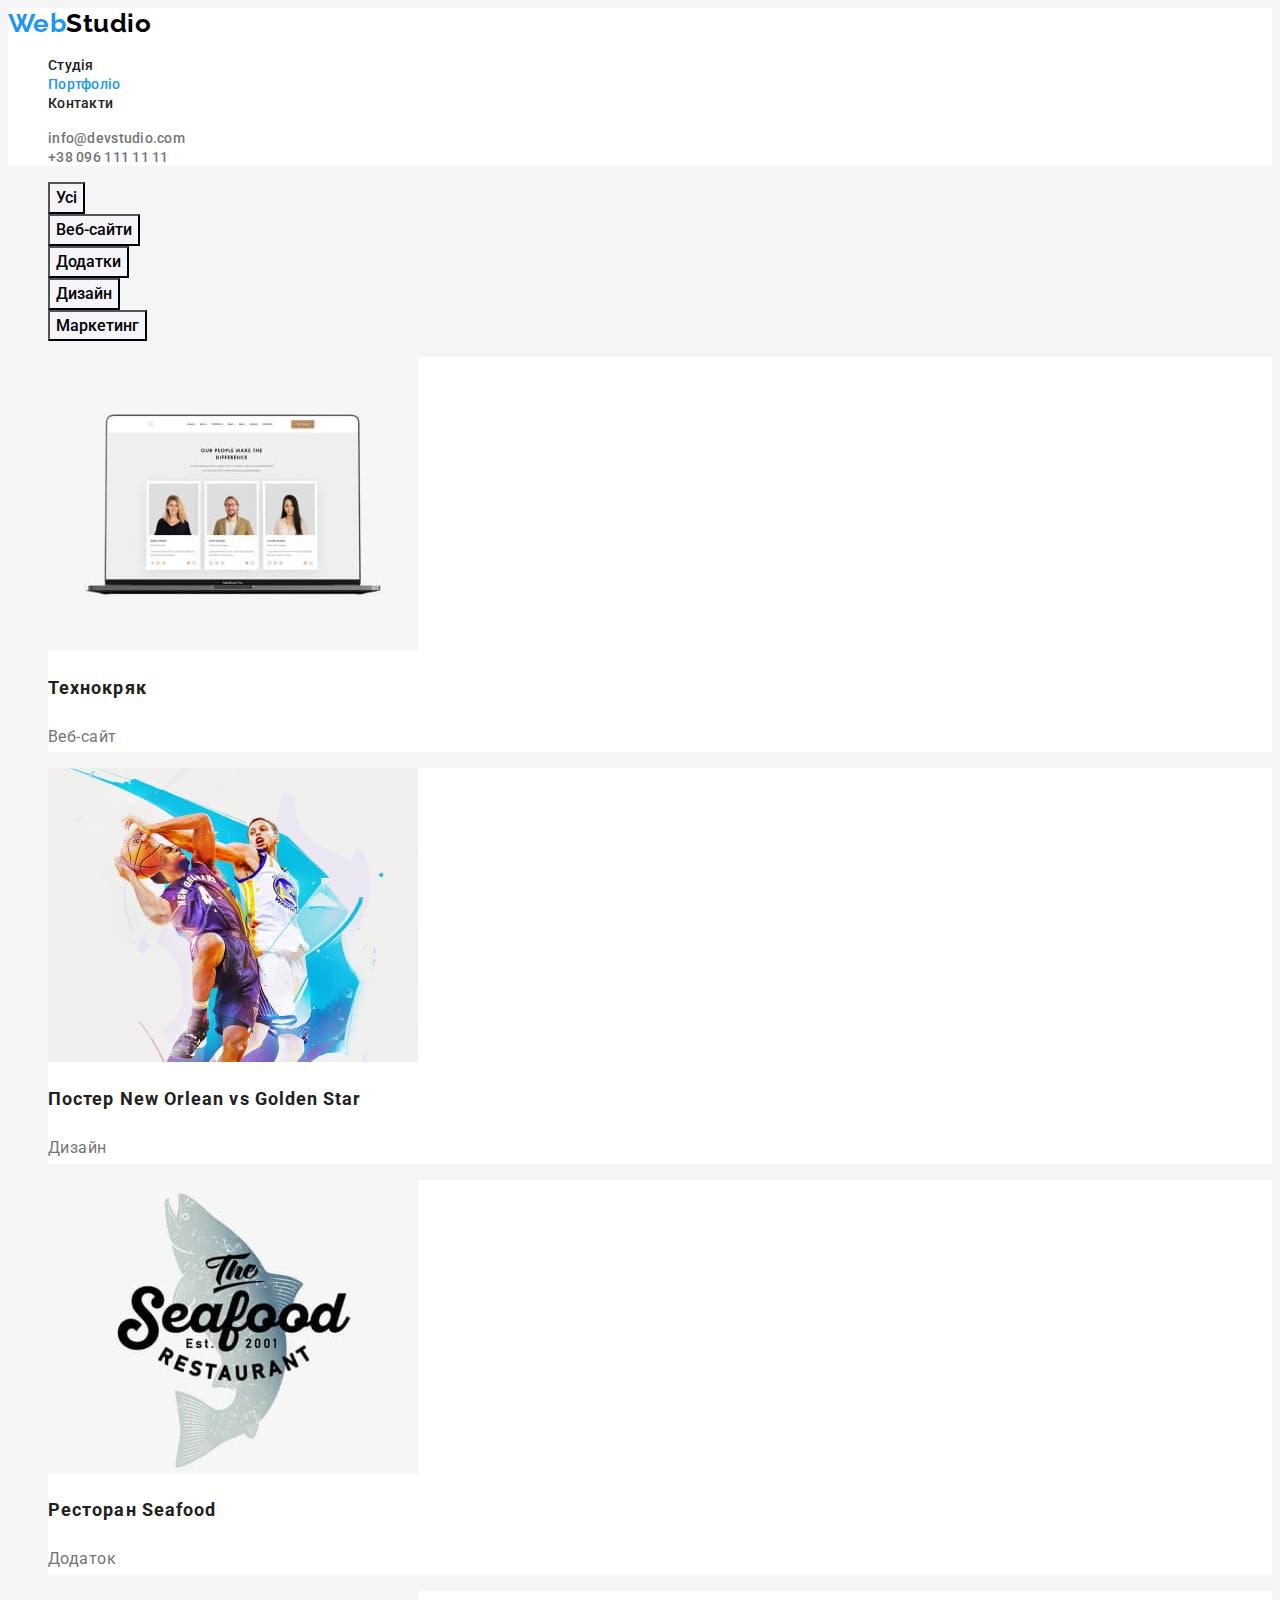
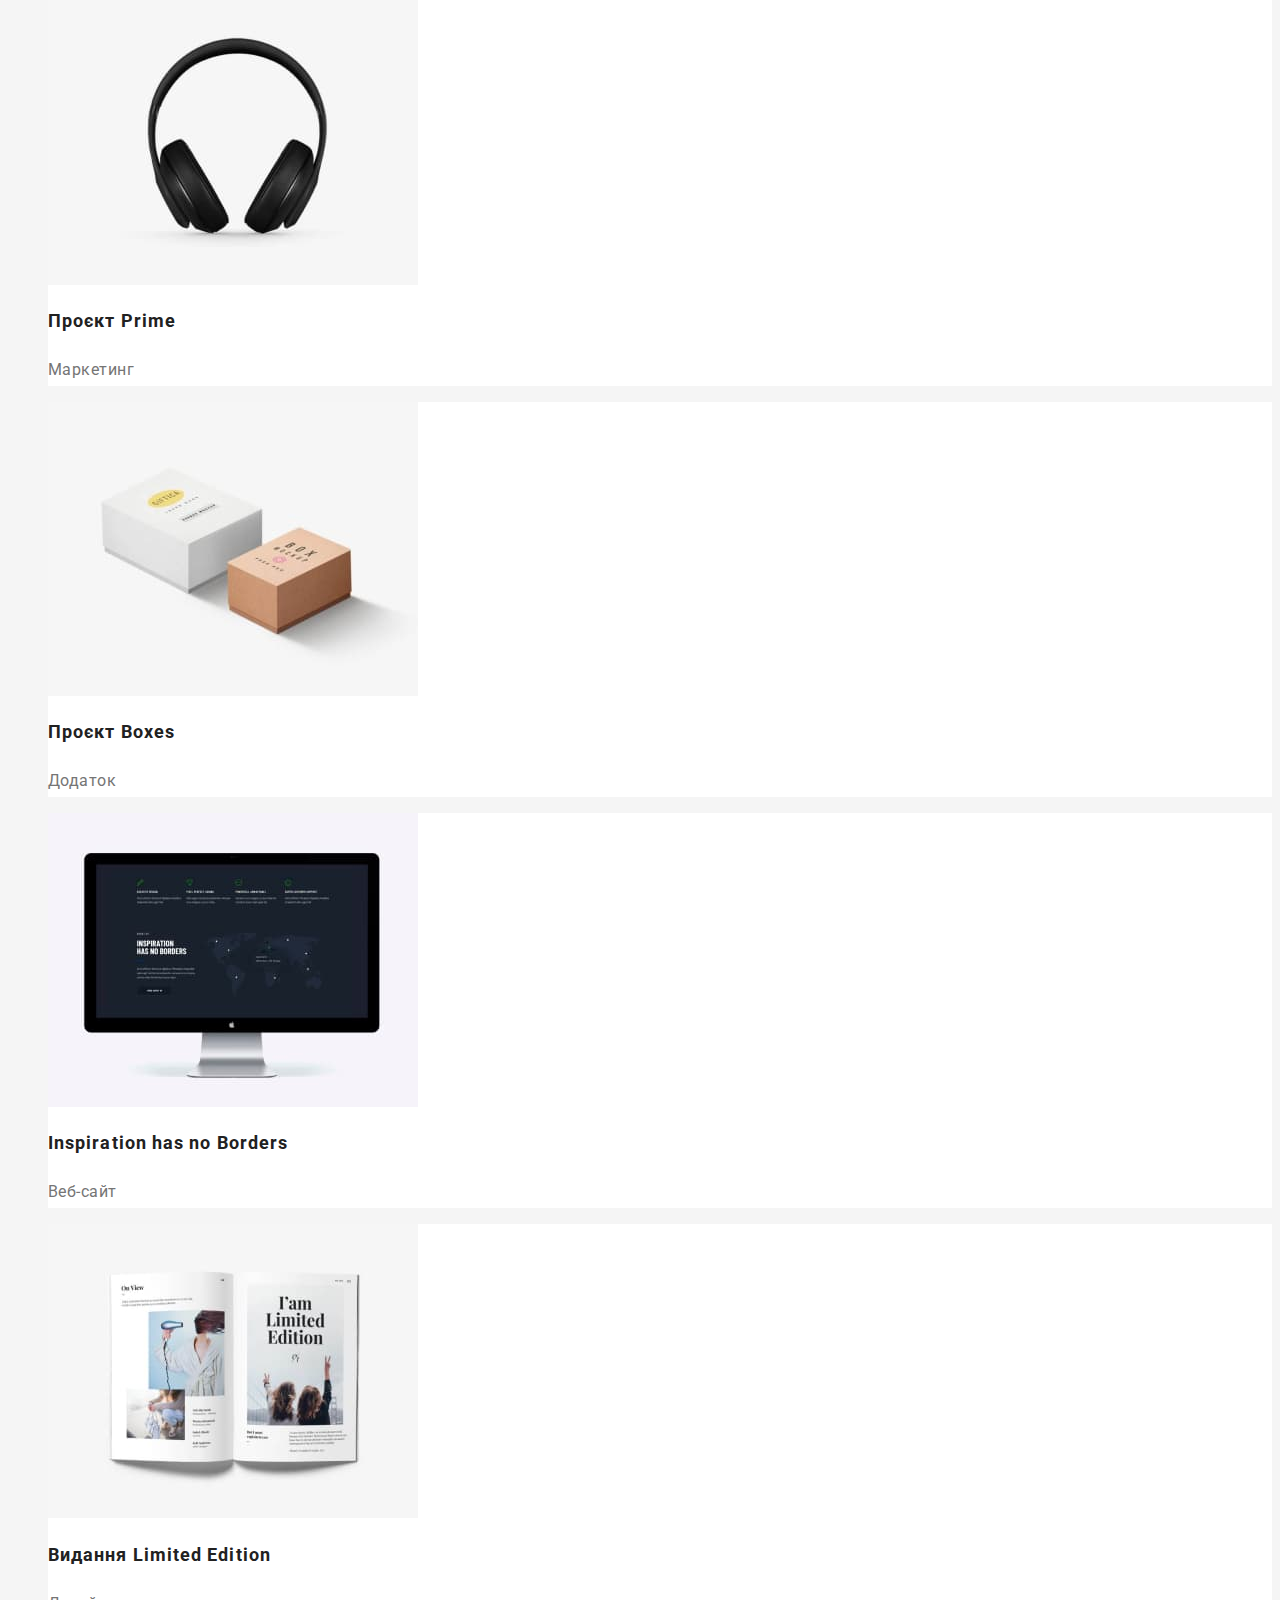
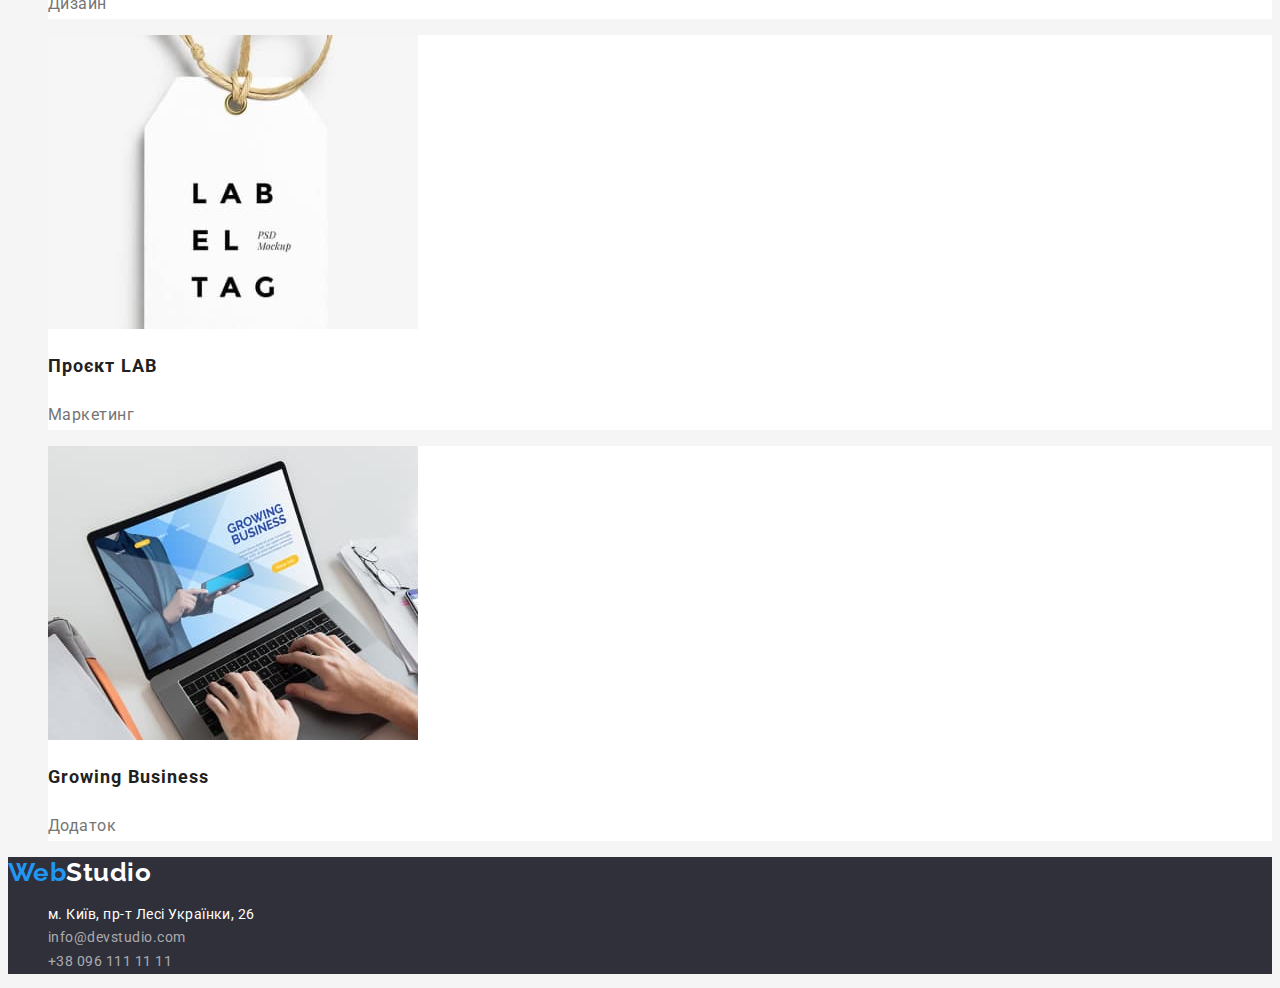
==== portfolio.html @ 49b72157 "start" ====
<!DOCTYPE html>
<html lang="uk">
  <head>
    <meta charset="UTF-8" />
    <meta http-equiv="X-UA-Compatible" content="IE=edge" />
    <meta name="viewport" content="width=device-width, initial-scale=1.0" />
    <title>Портфоліо</title>

    <link rel="preconnect" href="https://fonts.googleapis.com" />
    <link rel="preconnect" href="https://fonts.gstatic.com" crossorigin />
    <link
      href="https://fonts.googleapis.com/css2?family=Raleway:wght@700&family=Roboto:wght@400;500;700;900&display=swap"
      rel="stylesheet"
    />

    <link rel="stylesheet" href="./css/styles.css" />
  </head>
  <body>
    <header class="page-header">
      <nav>
        <a href="./index.html" class="logo"><span class="accent">Web</span>Studio</a>
        <ul class="site-nav list">
          <li><a href="./index.html" class="link">Студія</a></li>
          <li><a href="./portfolio.html" class="link current">Портфоліо</a></li>
          <li><a href="#" class="link">Контакти</a></li>
        </ul>
      </nav>
      <ul class="contacts list">
        <li><a href="mailto:info@devstudio.com" class="link">info@devstudio.com</a></li>
        <li><a href="tel:+380961111111" class="link">+38 096 111 11 11</a></li>
      </ul>
    </header>
    <main>
      <section class="portfolio">
        <h1 class="visually-hidden">Портфоліо</h1>
        <ul class="list">
          <li><button type="button" class="button-portfolio">Усі</button></li>
          <li><button type="button" class="button-portfolio">Веб-сайти</button></li>
          <li><button type="button" class="button-portfolio">Додатки</button></li>
          <li><button type="button" class="button-portfolio">Дизайн</button></li>
          <li><button type="button" class="button-portfolio">Маркетинг</button></li>
        </ul>
        <ul class="list">
          <li class="portfolio-card">
            <a href="#" class="portfolio-link"
              ><img src="./images/portfolio1.jpg" alt="Веб-сайт Технокряк" width="370" />
              <h2 class="portfolio-title">Технокряк</h2>
              <p class="portfolio-text">Веб-сайт</p></a
            >
          </li>
          <li class="portfolio-card">
            <a href="#" class="portfolio-link"
              ><img
                src="./images/portfolio2.jpg"
                alt="Дизайн постеру баскетбольних команд"
                width="370"
              />
              <h2 class="portfolio-title">Постер New Orlean vs Golden Star</h2>
              <p class="portfolio-text">Дизайн</p></a
            >
          </li>
          <li class="portfolio-card">
            <a href="#" class="portfolio-link"
              ><img src="./images/portfolio3.jpg" alt="Додаток ресторану" width="370" />
              <h2 class="portfolio-title">Ресторан Seafood</h2>
              <p class="portfolio-text">Додаток</p></a
            >
          </li>

          <li class="portfolio-card">
            <a href="#" class="portfolio-link"
              ><img src="./images/portfolio4.jpg" alt="Проєкт бренду навушників" width="370" />
              <h2 class="portfolio-title">Проєкт Prime</h2>
              <p class="portfolio-text">Маркетинг</p></a
            >
          </li>
          <li class="portfolio-card">
            <a href="" class="portfolio-link"
              ><img src="./images/portfolio5.jpg" alt="Додаток проєкту коробок" width="370" />
              <h2 class="portfolio-title">Проєкт Boxes</h2>
              <p class="portfolio-text">Додаток</p></a
            >
          </li>
          <li class="portfolio-card">
            <a href="#" class="portfolio-link"
              ><img
                src="./images/portfolio6.jpg"
                alt="Веб-сайт проєкту на комп'ютері"
                width="370"
              />
              <h2 class="portfolio-title">Inspiration has no Borders</h2>
              <p class="portfolio-text">Веб-сайт</p></a
            >
          </li>
          <li class="portfolio-card">
            <a href="#" class="portfolio-link"
              ><img src="./images/portfolio7.jpg" alt="Дизайн видання журналу" width="370" />
              <h2 class="portfolio-title">Видання Limited Edition</h2>
              <p class="portfolio-text">Дизайн</p></a
            >
          </li>
          <li class="portfolio-card">
            <a href="#" class="portfolio-link"
              ><img src="./images/portfolio8.jpg" alt="Маркетинг проєкту Лаб" width="370" />
              <h2 class="portfolio-title">Проєкт LAB</h2>
              <p class="portfolio-text">Маркетинг</p></a
            >
          </li>
          <li class="portfolio-card">
            <a href="#" class="portfolio-link"
              ><img src="./images/portfolio9.jpg" alt="Додаток для бізнесу" width="370" />
              <h2 class="portfolio-title">Growing Business</h2>
              <p class="portfolio-text">Додаток</p></a
            >
          </li>
        </ul>
      </section>
    </main>
    <footer class="page-footer">
      <a href="./index.html" class="logo link"><span class="accent">Web</span>Studio</a>
      <address>
        <ul class="list">
          <li>
            <a
              href="https://goo.gl/maps/CPtrU1FHBa2aNyZL9"
              target="_blank"
              rel="noopener noreferrer nofollow"
              class="adress link"
              >м. Київ, пр-т Лесі Українки, 26</a
            >
          </li>
          <li><a href="mailto:info@devstudio.com" class="contacts link">info@devstudio.com</a></li>
          <li><a href="tel:+380961111111" class="contacts link">+38 096 111 11 11</a></li>
        </ul>
      </address>
    </footer>
  </body>
</html>
---- css/styles.css ----
:root {
  --primary-text-color: #212121;
  --secondary-text-color: #757575;
  --footer-text-color: rgba(255, 255, 255, 0.6);
  --accent-color: #2196f3;
  --accent-hero-color: #188ce8;
  --logo-color: #000000;
  --white-color: #ffffff;
  --ashen-color: #f5f4fa;
  --background-color: #f5f5f5;
  --hero-bgd-color: #2f303a;
}

body {
  background-color: var(--background-color);
  color: var(--primary-text-color);
  font-family: Roboto, sans-serif;
  letter-spacing: 0.03em;
}

.visually-hidden {
  position: absolute;
  white-space: nowrap;
  width: 1px;
  height: 1px;
  overflow: hidden;
  border: 0;
  padding: 0;
  clip: rect(0 0 0 0);
  clip-path: inset(50%);
  margin: -1px;
}

.page-header {
  background-color: var(--white-color);
}
.logo {
  color: var(--logo-color);
  font-family: Raleway, sans-serif;
  font-weight: 700;
  font-size: 26px;
  line-height: 1.19;
  text-decoration: none;
}

.accent {
  color: var(--accent-color);
}

.logo:hover {
  color: var(--accent-color);
}

.list {
  list-style: none;
}

.site-nav .link {
  color: var(--primary-text-color);
  font-weight: 500;
  font-size: 14px;
  line-height: 1.14;
  letter-spacing: 0.02em;
  text-decoration: none;
}
.site-nav .link:hover,
.site-nav .link:focus {
  color: var(--accent-color);
}

.site-nav .link.current {
  color: var(--accent-color);
}

.contacts .link {
  color: var(--secondary-text-color);
  font-weight: 500;
  font-size: 14px;
  line-height: 1.14;
  letter-spacing: 0.02em;
  text-decoration: none;
}
.contacts .link:hover,
.contacts .link:focus {
  color: var(--accent-color);
}

.hero {
  background-color: var(--hero-bgd-color);
}
.hero-title {
  color: var(--white-color);
  font-weight: 900;
  font-size: 44px;
  line-height: 1.36;
  letter-spacing: 0.06em;
  text-transform: uppercase;
}
.hero-button {
  background-color: var(--accent-color);
  color: var(--white-color);
  font-family: inherit;
  font-weight: 700;
  font-size: 16px;
  line-height: 1.88;
  letter-spacing: 0.06em;
  cursor: pointer;
}
.hero-button:hover,
.hero-button:focus {
  background-color: var(--accent-hero-color);
}
.benefits-title {
  font-weight: 700;
  font-size: 14px;
  line-height: 1.14;
  text-transform: uppercase;
}
.benefits-text {
  font-size: 14px;
  line-height: 1.71;
  color: var(--secondary-text-color);
}

.section-title {
  font-weight: 700;
  font-size: 36px;
  line-height: 1.17;
}

.comand {
  background-color: var(--ashen-color);
}
.comand-card {
  background-color: var(--white-color);
}

.comand-title {
  font-weight: 500;
  font-size: 16px;
  line-height: 1.19;
}
.comand-text {
  color: var(--secondary-text-color);
  font-size: 16px;
  line-height: 1.19;
}

.page-footer {
  background-color: var(--hero-bgd-color);

  font-size: 14px;
  line-height: 1.71;
}

.page-footer .logo {
  color: var(--white-color);
}

.page-footer .adress {
  color: var(--white-color);
  text-decoration: none;
  font-style: normal;
}

.page-footer .contacts {
  color: var(--footer-text-color);
  text-decoration: none;
  font-style: normal;
}

.page-footer .link:hover,
.page-footer .link:focus {
  color: var(--accent-color);
}

.button-portfolio {
  background-color: var(--ashen-color);
  font-family: inherit;
  font-weight: 500;
  font-size: 16px;
  line-height: 1.62;
  cursor: pointer;
}

.button-portfolio:hover,
.button-portfolio:focus {
  background-color: var(--accent-color);
  color: var(--white-color);
}

.portfolio-card {
  background-color: var(--white-color);
}
.portfolio .portfolio-title {
  color: var(--primary-text-color);
  font-weight: 700;
  font-size: 18px;
  line-height: 2;
  letter-spacing: 0.06em;
}

.portfolio .portfolio-text {
  color: var(--secondary-text-color);
  font-size: 16px;
  line-height: 1.88;
}
.portfolio-link {
  text-decoration: none;
}
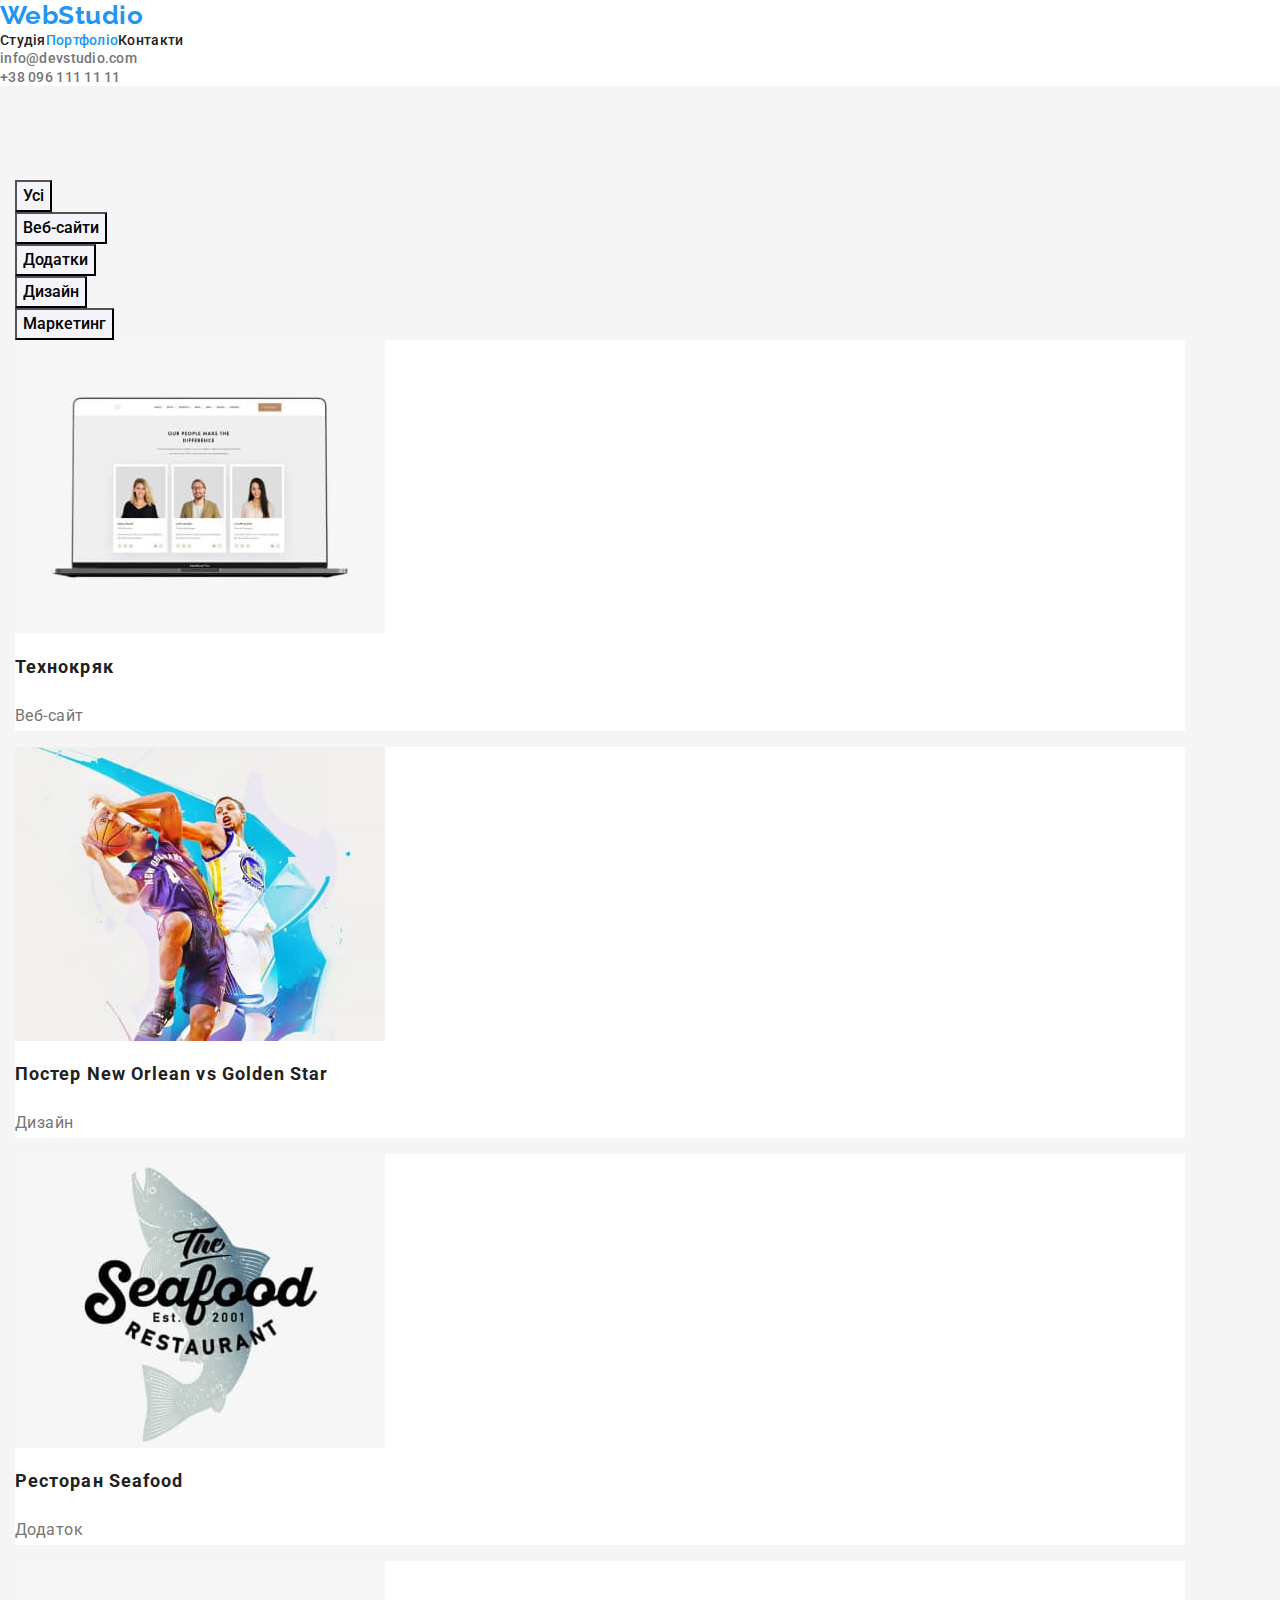
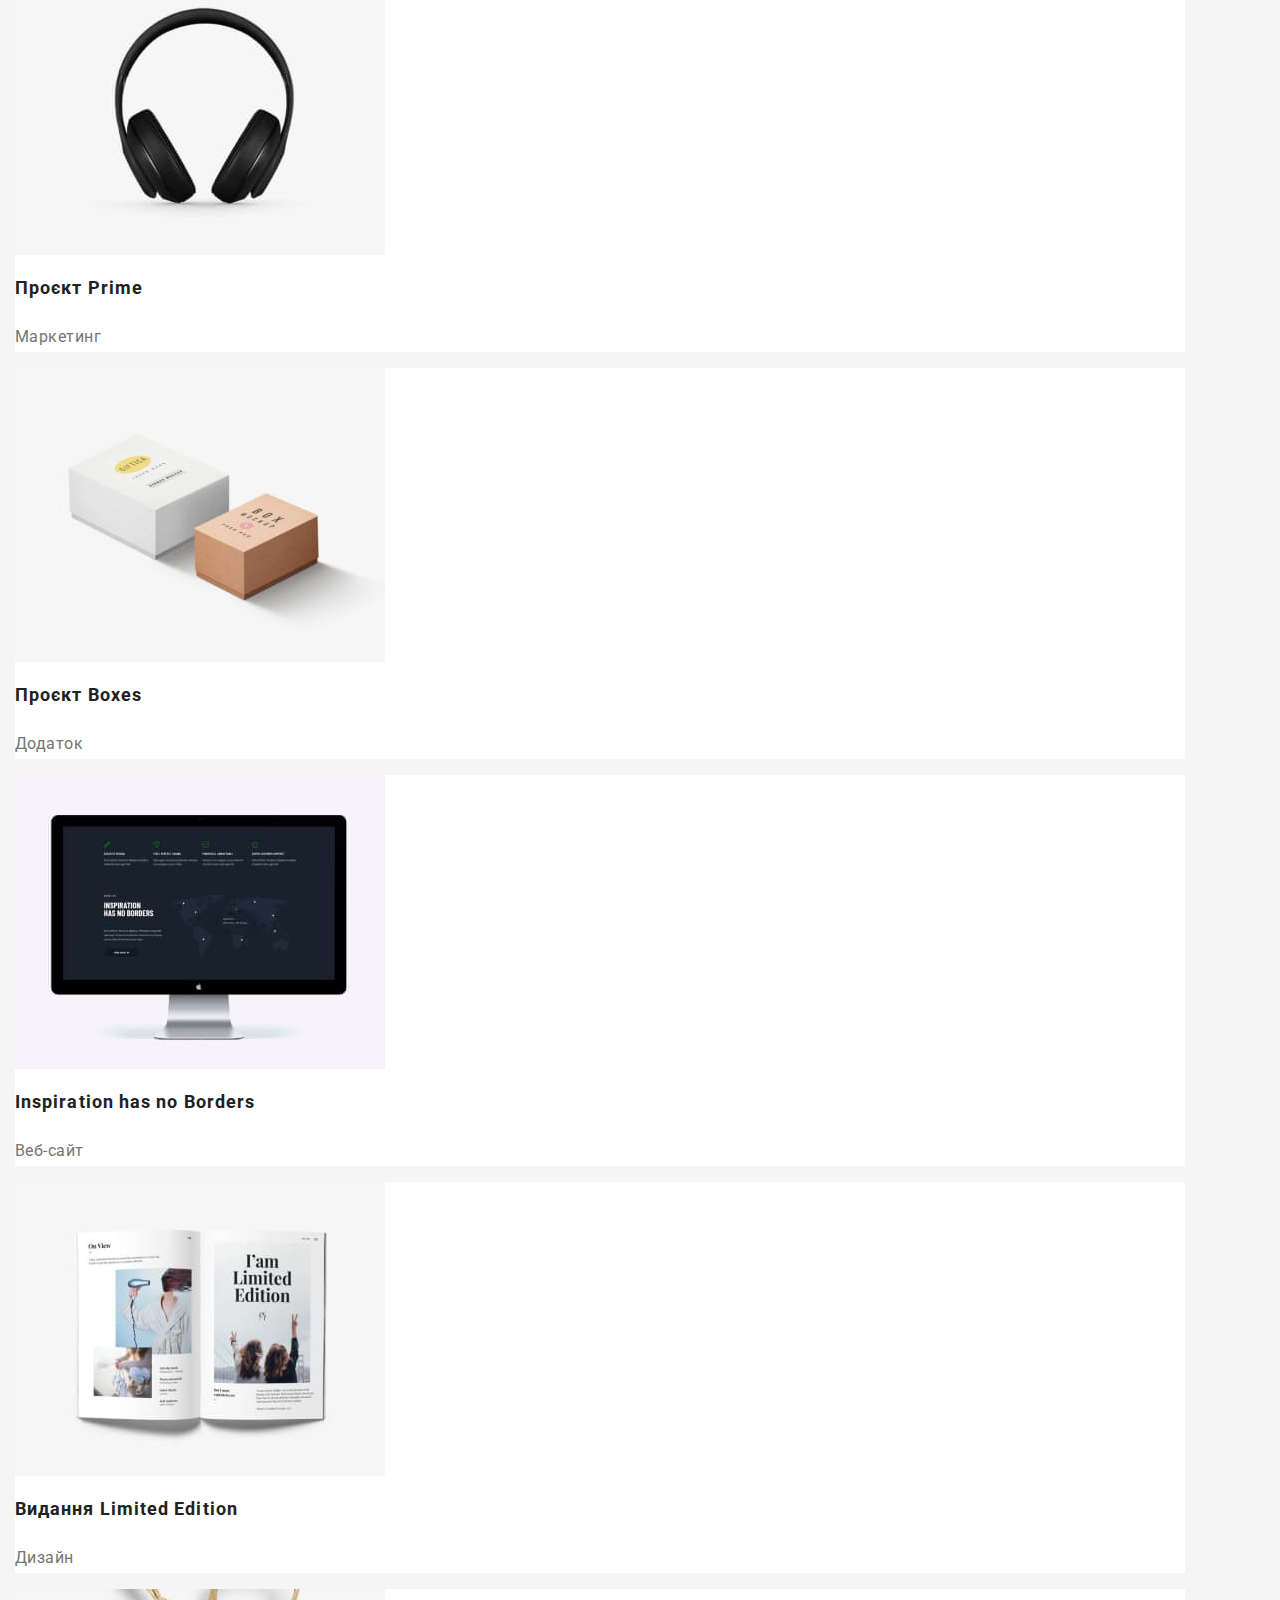
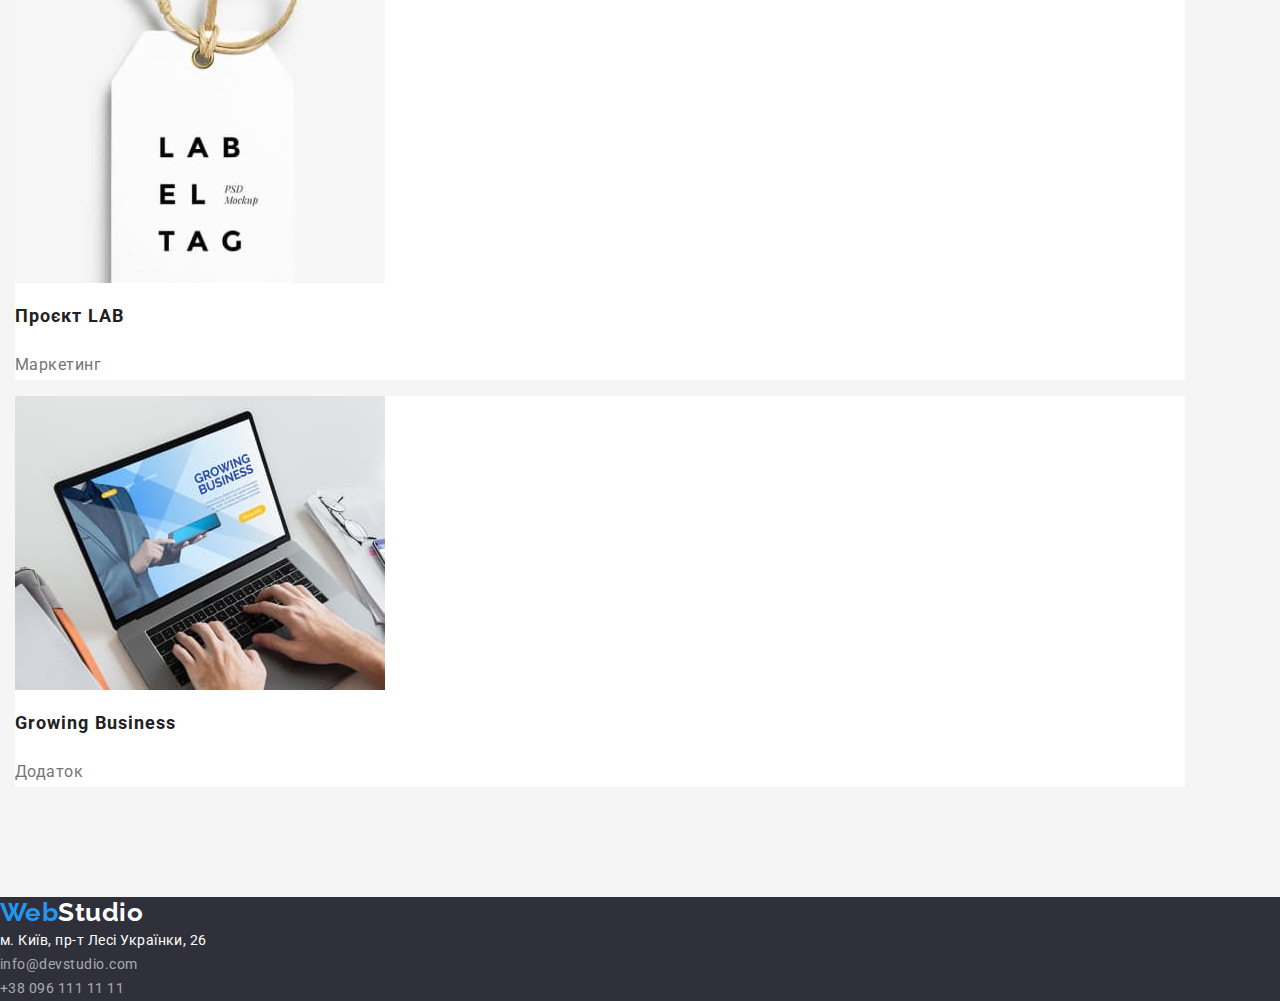
==== commit 400f19c4: "add containers" ====
--- a/portfolio.html
+++ b/portfolio.html
@@ -12,13 +12,18 @@
       href="https://fonts.googleapis.com/css2?family=Raleway:wght@700&family=Roboto:wght@400;500;700;900&display=swap"
       rel="stylesheet"
     />
-
+    <link
+      rel="stylesheet"
+      href="https://cdnjs.cloudflare.com/ajax/libs/modern-normalize/1.1.0/modern-normalize.min.css"
+    />
     <link rel="stylesheet" href="./css/styles.css" />
   </head>
   <body>
     <header class="page-header">
       <nav>
-        <a href="./index.html" class="logo"><span class="accent">Web</span>Studio</a>
+        <a href="./index.html" class="logo"
+          ><span class="accent">Web</span>Studio</a
+        >
         <ul class="site-nav list">
           <li><a href="./index.html" class="link">Студія</a></li>
           <li><a href="./portfolio.html" class="link current">Портфоліо</a></li>
@@ -26,98 +31,144 @@
         </ul>
       </nav>
       <ul class="contacts list">
-        <li><a href="mailto:info@devstudio.com" class="link">info@devstudio.com</a></li>
+        <li>
+          <a href="mailto:info@devstudio.com" class="link"
+            >info@devstudio.com</a
+          >
+        </li>
         <li><a href="tel:+380961111111" class="link">+38 096 111 11 11</a></li>
       </ul>
     </header>
     <main>
       <section class="portfolio">
-        <h1 class="visually-hidden">Портфоліо</h1>
-        <ul class="list">
-          <li><button type="button" class="button-portfolio">Усі</button></li>
-          <li><button type="button" class="button-portfolio">Веб-сайти</button></li>
-          <li><button type="button" class="button-portfolio">Додатки</button></li>
-          <li><button type="button" class="button-portfolio">Дизайн</button></li>
-          <li><button type="button" class="button-portfolio">Маркетинг</button></li>
-        </ul>
-        <ul class="list">
-          <li class="portfolio-card">
-            <a href="#" class="portfolio-link"
-              ><img src="./images/portfolio1.jpg" alt="Веб-сайт Технокряк" width="370" />
-              <h2 class="portfolio-title">Технокряк</h2>
-              <p class="portfolio-text">Веб-сайт</p></a
-            >
-          </li>
-          <li class="portfolio-card">
-            <a href="#" class="portfolio-link"
-              ><img
-                src="./images/portfolio2.jpg"
-                alt="Дизайн постеру баскетбольних команд"
-                width="370"
-              />
-              <h2 class="portfolio-title">Постер New Orlean vs Golden Star</h2>
-              <p class="portfolio-text">Дизайн</p></a
-            >
-          </li>
-          <li class="portfolio-card">
-            <a href="#" class="portfolio-link"
-              ><img src="./images/portfolio3.jpg" alt="Додаток ресторану" width="370" />
-              <h2 class="portfolio-title">Ресторан Seafood</h2>
-              <p class="portfolio-text">Додаток</p></a
-            >
-          </li>
+        <div class="container">
+          <h1 class="visually-hidden">Портфоліо</h1>
+          <ul class="list">
+            <li><button type="button" class="button-portfolio">Усі</button></li>
+            <li>
+              <button type="button" class="button-portfolio">Веб-сайти</button>
+            </li>
+            <li>
+              <button type="button" class="button-portfolio">Додатки</button>
+            </li>
+            <li>
+              <button type="button" class="button-portfolio">Дизайн</button>
+            </li>
+            <li>
+              <button type="button" class="button-portfolio">Маркетинг</button>
+            </li>
+          </ul>
+          <ul class="list">
+            <li class="portfolio-card">
+              <a href="#" class="portfolio-link"
+                ><img
+                  src="./images/portfolio1.jpg"
+                  alt="Веб-сайт Технокряк"
+                  width="370"
+                />
+                <h2 class="portfolio-title">Технокряк</h2>
+                <p class="portfolio-text">Веб-сайт</p></a
+              >
+            </li>
+            <li class="portfolio-card">
+              <a href="#" class="portfolio-link"
+                ><img
+                  src="./images/portfolio2.jpg"
+                  alt="Дизайн постеру баскетбольних команд"
+                  width="370"
+                />
+                <h2 class="portfolio-title">
+                  Постер New Orlean vs Golden Star
+                </h2>
+                <p class="portfolio-text">Дизайн</p></a
+              >
+            </li>
+            <li class="portfolio-card">
+              <a href="#" class="portfolio-link"
+                ><img
+                  src="./images/portfolio3.jpg"
+                  alt="Додаток ресторану"
+                  width="370"
+                />
+                <h2 class="portfolio-title">Ресторан Seafood</h2>
+                <p class="portfolio-text">Додаток</p></a
+              >
+            </li>
 
-          <li class="portfolio-card">
-            <a href="#" class="portfolio-link"
-              ><img src="./images/portfolio4.jpg" alt="Проєкт бренду навушників" width="370" />
-              <h2 class="portfolio-title">Проєкт Prime</h2>
-              <p class="portfolio-text">Маркетинг</p></a
-            >
-          </li>
-          <li class="portfolio-card">
-            <a href="" class="portfolio-link"
-              ><img src="./images/portfolio5.jpg" alt="Додаток проєкту коробок" width="370" />
-              <h2 class="portfolio-title">Проєкт Boxes</h2>
-              <p class="portfolio-text">Додаток</p></a
-            >
-          </li>
-          <li class="portfolio-card">
-            <a href="#" class="portfolio-link"
-              ><img
-                src="./images/portfolio6.jpg"
-                alt="Веб-сайт проєкту на комп'ютері"
-                width="370"
-              />
-              <h2 class="portfolio-title">Inspiration has no Borders</h2>
-              <p class="portfolio-text">Веб-сайт</p></a
-            >
-          </li>
-          <li class="portfolio-card">
-            <a href="#" class="portfolio-link"
-              ><img src="./images/portfolio7.jpg" alt="Дизайн видання журналу" width="370" />
-              <h2 class="portfolio-title">Видання Limited Edition</h2>
-              <p class="portfolio-text">Дизайн</p></a
-            >
-          </li>
-          <li class="portfolio-card">
-            <a href="#" class="portfolio-link"
-              ><img src="./images/portfolio8.jpg" alt="Маркетинг проєкту Лаб" width="370" />
-              <h2 class="portfolio-title">Проєкт LAB</h2>
-              <p class="portfolio-text">Маркетинг</p></a
-            >
-          </li>
-          <li class="portfolio-card">
-            <a href="#" class="portfolio-link"
-              ><img src="./images/portfolio9.jpg" alt="Додаток для бізнесу" width="370" />
-              <h2 class="portfolio-title">Growing Business</h2>
-              <p class="portfolio-text">Додаток</p></a
-            >
-          </li>
-        </ul>
+            <li class="portfolio-card">
+              <a href="#" class="portfolio-link"
+                ><img
+                  src="./images/portfolio4.jpg"
+                  alt="Проєкт бренду навушників"
+                  width="370"
+                />
+                <h2 class="portfolio-title">Проєкт Prime</h2>
+                <p class="portfolio-text">Маркетинг</p></a
+              >
+            </li>
+            <li class="portfolio-card">
+              <a href="" class="portfolio-link"
+                ><img
+                  src="./images/portfolio5.jpg"
+                  alt="Додаток проєкту коробок"
+                  width="370"
+                />
+                <h2 class="portfolio-title">Проєкт Boxes</h2>
+                <p class="portfolio-text">Додаток</p></a
+              >
+            </li>
+            <li class="portfolio-card">
+              <a href="#" class="portfolio-link"
+                ><img
+                  src="./images/portfolio6.jpg"
+                  alt="Веб-сайт проєкту на комп'ютері"
+                  width="370"
+                />
+                <h2 class="portfolio-title">Inspiration has no Borders</h2>
+                <p class="portfolio-text">Веб-сайт</p></a
+              >
+            </li>
+            <li class="portfolio-card">
+              <a href="#" class="portfolio-link"
+                ><img
+                  src="./images/portfolio7.jpg"
+                  alt="Дизайн видання журналу"
+                  width="370"
+                />
+                <h2 class="portfolio-title">Видання Limited Edition</h2>
+                <p class="portfolio-text">Дизайн</p></a
+              >
+            </li>
+            <li class="portfolio-card">
+              <a href="#" class="portfolio-link"
+                ><img
+                  src="./images/portfolio8.jpg"
+                  alt="Маркетинг проєкту Лаб"
+                  width="370"
+                />
+                <h2 class="portfolio-title">Проєкт LAB</h2>
+                <p class="portfolio-text">Маркетинг</p></a
+              >
+            </li>
+            <li class="portfolio-card">
+              <a href="#" class="portfolio-link"
+                ><img
+                  src="./images/portfolio9.jpg"
+                  alt="Додаток для бізнесу"
+                  width="370"
+                />
+                <h2 class="portfolio-title">Growing Business</h2>
+                <p class="portfolio-text">Додаток</p></a
+              >
+            </li>
+          </ul>
+        </div>
       </section>
     </main>
     <footer class="page-footer">
-      <a href="./index.html" class="logo link"><span class="accent">Web</span>Studio</a>
+      <a href="./index.html" class="logo link"
+        ><span class="accent">Web</span>Studio</a
+      >
       <address>
         <ul class="list">
           <li>
@@ -129,8 +180,16 @@
               >м. Київ, пр-т Лесі Українки, 26</a
             >
           </li>
-          <li><a href="mailto:info@devstudio.com" class="contacts link">info@devstudio.com</a></li>
-          <li><a href="tel:+380961111111" class="contacts link">+38 096 111 11 11</a></li>
+          <li>
+            <a href="mailto:info@devstudio.com" class="contacts link"
+              >info@devstudio.com</a
+            >
+          </li>
+          <li>
+            <a href="tel:+380961111111" class="contacts link"
+              >+38 096 111 11 11</a
+            >
+          </li>
         </ul>
       </address>
     </footer>
--- a/css/styles.css
+++ b/css/styles.css
@@ -31,9 +31,26 @@
   margin: -1px;
 }
 
+img {
+  display: block;
+  max-width: 100%;
+  height: auto;
+}
+
 .page-header {
   background-color: var(--white-color);
 }
+
+.container {
+  width: 1200px;
+  padding-left: 15px;
+  padding-right: 15px;
+}
+
+.benefits.no-padding {
+  padding-bottom: 0;
+}
+
 .logo {
   color: var(--logo-color);
   font-family: Raleway, sans-serif;
@@ -52,7 +69,16 @@
 }
 
 .list {
+  padding: 0;
+  margin: 0;
   list-style: none;
+}
+
+.site-nav {
+  display: flex;
+}
+.site-nav .item:not(:last-child) {
+  margin-right: 50px;
 }
 
 .site-nav .link {
@@ -85,8 +111,14 @@
   color: var(--accent-color);
 }
 
+section {
+  padding-top: 94px;
+  padding-bottom: 94px;
+}
+
 .hero {
   background-color: var(--hero-bgd-color);
+  text-align: center;
 }
 .hero-title {
   color: var(--white-color);
@@ -95,6 +127,9 @@
   line-height: 1.36;
   letter-spacing: 0.06em;
   text-transform: uppercase;
+
+  margin-top: 0;
+  margin-bottom: 30px;
 }
 .hero-button {
   background-color: var(--accent-color);
@@ -105,6 +140,12 @@
   line-height: 1.88;
   letter-spacing: 0.06em;
   cursor: pointer;
+
+  padding: 10px 32px;
+  min-width: 216px;
+
+  border-radius: 4px;
+  border: 1px solid transparent;
 }
 .hero-button:hover,
 .hero-button:focus {
@@ -115,17 +156,26 @@
   font-size: 14px;
   line-height: 1.14;
   text-transform: uppercase;
+
+  margin-top: 0;
+  margin-bottom: 10px;
 }
 .benefits-text {
   font-size: 14px;
   line-height: 1.71;
   color: var(--secondary-text-color);
+
+  margin-top: 0;
+  margin-bottom: 0px;
 }
 
 .section-title {
   font-weight: 700;
   font-size: 36px;
   line-height: 1.17;
+
+  margin-top: 0;
+  margin-bottom: 50px;
 }
 
 .comand {
@@ -139,11 +189,17 @@
   font-weight: 500;
   font-size: 16px;
   line-height: 1.19;
+
+  margin-top: 0;
+  margin-bottom: 10px;
 }
 .comand-text {
   color: var(--secondary-text-color);
   font-size: 16px;
   line-height: 1.19;
+
+  margin-top: 0;
+  margin-bottom: 0;
 }
 
 .page-footer {
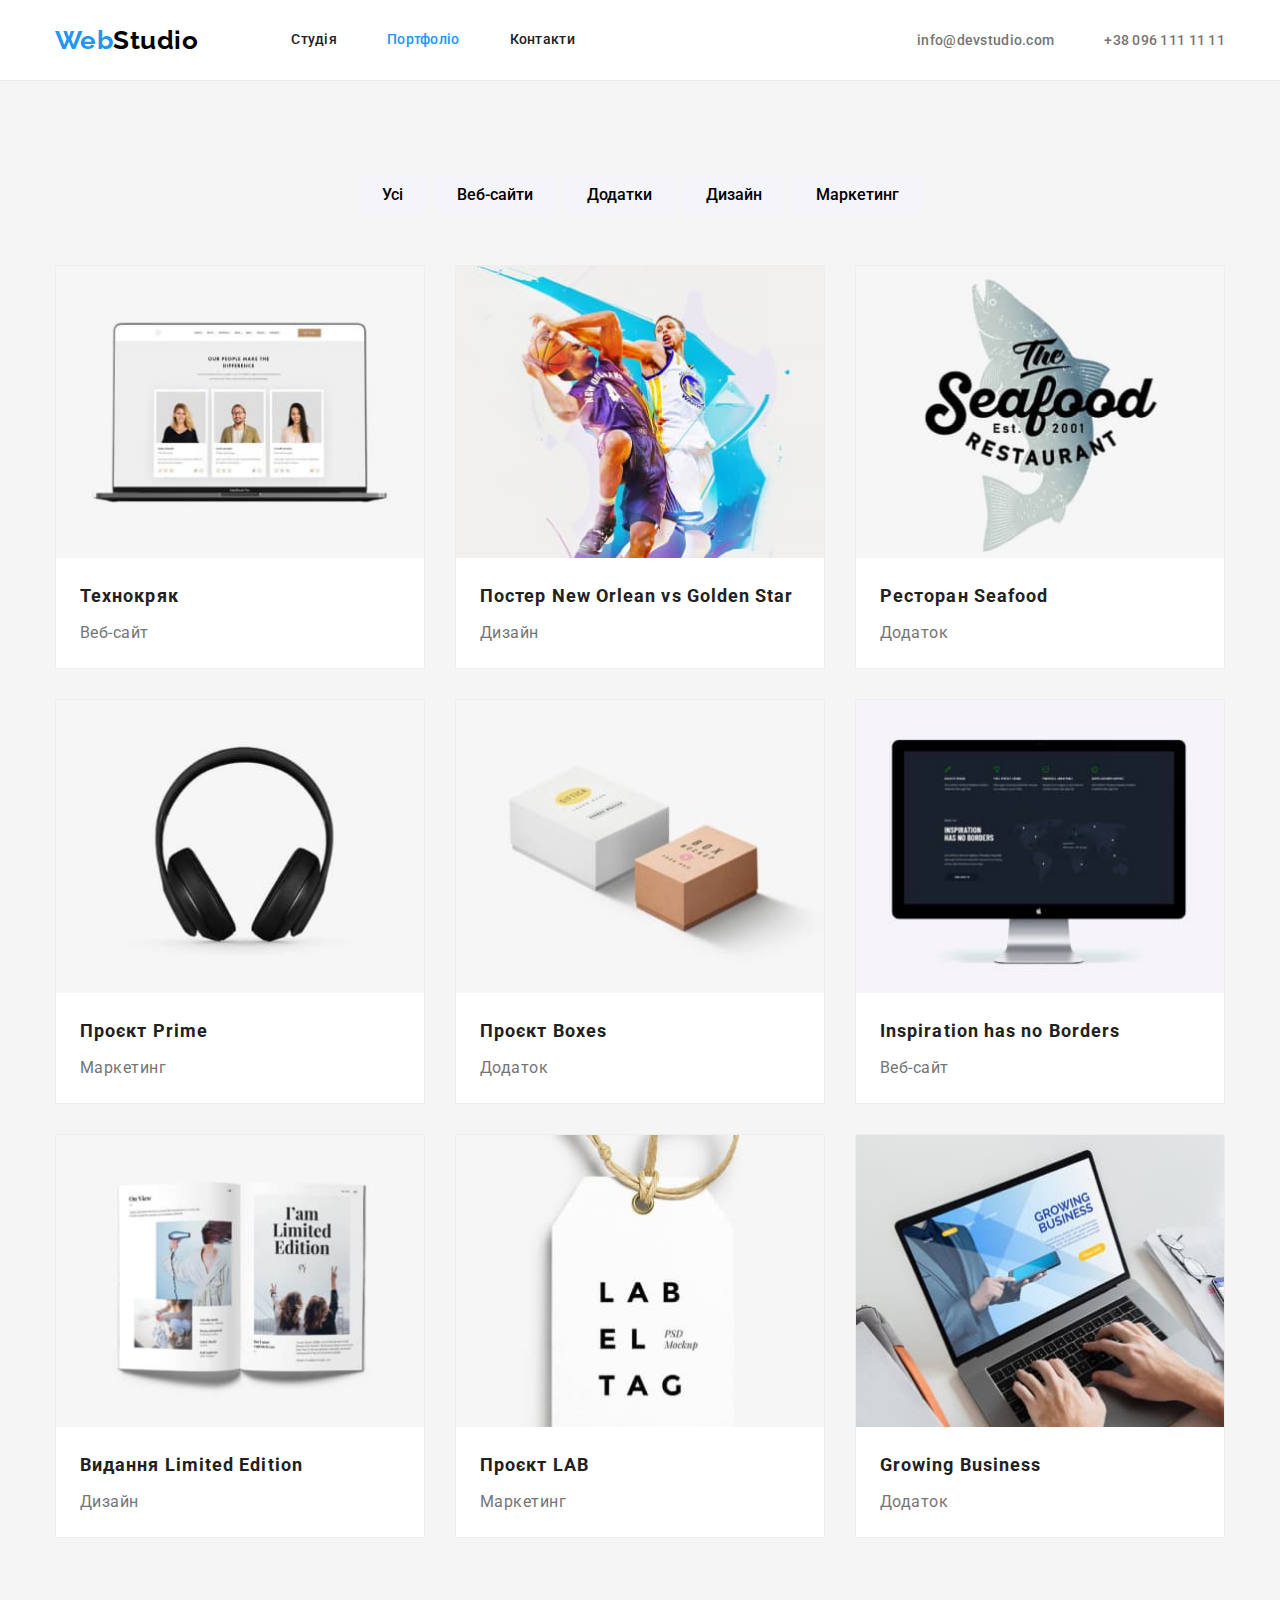
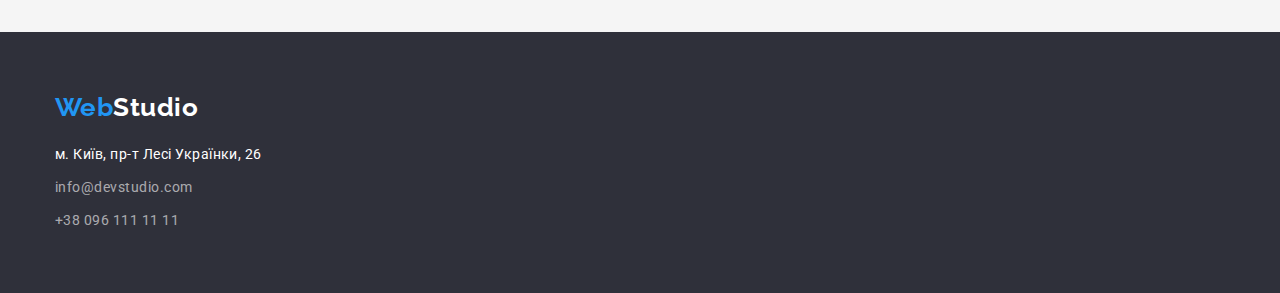
==== commit 45a0c2c6: "update html" ====
--- a/portfolio.html
+++ b/portfolio.html
@@ -20,178 +20,218 @@
   </head>
   <body>
     <header class="page-header">
-      <nav>
-        <a href="./index.html" class="logo"
-          ><span class="accent">Web</span>Studio</a
-        >
-        <ul class="site-nav list">
-          <li><a href="./index.html" class="link">Студія</a></li>
-          <li><a href="./portfolio.html" class="link current">Портфоліо</a></li>
-          <li><a href="#" class="link">Контакти</a></li>
-        </ul>
-      </nav>
-      <ul class="contacts list">
-        <li>
-          <a href="mailto:info@devstudio.com" class="link"
-            >info@devstudio.com</a
+      <div class="container">
+        <nav class="main-nav">
+          <a href="./index.html" class="logo"
+            ><span class="accent">Web</span>Studio</a
           >
-        </li>
-        <li><a href="tel:+380961111111" class="link">+38 096 111 11 11</a></li>
-      </ul>
+          <ul class="site-nav list">
+            <li class="item"><a href="./index.html" class="link">Студія</a></li>
+            <li class="item">
+              <a href="./portfolio.html" class="link current">Портфоліо</a>
+            </li>
+            <li class="item"><a href="#" class="link">Контакти</a></li>
+          </ul>
+
+          <ul class="contacts list">
+            <li class="item">
+              <a href="mailto:info@devstudio.com" class="link"
+                >info@devstudio.com</a
+              >
+            </li>
+            <li class="item">
+              <a href="tel:+380961111111" class="link">+38 096 111 11 11</a>
+            </li>
+          </ul>
+        </nav>
+      </div>
     </header>
+
     <main>
       <section class="portfolio">
         <div class="container">
           <h1 class="visually-hidden">Портфоліо</h1>
-          <ul class="list">
-            <li><button type="button" class="button-portfolio">Усі</button></li>
-            <li>
+          <ul class="btn-list list">
+            <li class="item">
+              <button type="button" class="button-portfolio">Усі</button>
+            </li>
+            <li class="item">
               <button type="button" class="button-portfolio">Веб-сайти</button>
             </li>
-            <li>
+            <li class="item">
               <button type="button" class="button-portfolio">Додатки</button>
             </li>
-            <li>
+            <li class="item">
               <button type="button" class="button-portfolio">Дизайн</button>
             </li>
-            <li>
+            <li class="item">
               <button type="button" class="button-portfolio">Маркетинг</button>
             </li>
           </ul>
-          <ul class="list">
-            <li class="portfolio-card">
-              <a href="#" class="portfolio-link"
-                ><img
+          <ul class="portfolio-list list">
+            <li class="portfolio-card item">
+              <a href="#" class="portfolio-link"
+                >
+               
+                <img
                   src="./images/portfolio1.jpg"
                   alt="Веб-сайт Технокряк"
                   width="370"
                 />
+ <div class="portfolio-desc">
                 <h2 class="portfolio-title">Технокряк</h2>
                 <p class="portfolio-text">Веб-сайт</p></a
               >
-            </li>
-            <li class="portfolio-card">
+              </div>
+            </li>
+            <li class="portfolio-card item">
               <a href="#" class="portfolio-link"
                 ><img
                   src="./images/portfolio2.jpg"
                   alt="Дизайн постеру баскетбольних команд"
                   width="370"
                 />
+                 <div class="portfolio-desc">
+
                 <h2 class="portfolio-title">
                   Постер New Orlean vs Golden Star
                 </h2>
                 <p class="portfolio-text">Дизайн</p></a
               >
-            </li>
-            <li class="portfolio-card">
+               </div>
+            </li>
+            <li class="portfolio-card item">
               <a href="#" class="portfolio-link"
                 ><img
                   src="./images/portfolio3.jpg"
                   alt="Додаток ресторану"
                   width="370"
                 />
+                 <div class="portfolio-desc">
+
                 <h2 class="portfolio-title">Ресторан Seafood</h2>
                 <p class="portfolio-text">Додаток</p></a
               >
-            </li>
-
-            <li class="portfolio-card">
+               </div>
+            </li>
+
+            <li class="portfolio-card item">
               <a href="#" class="portfolio-link"
                 ><img
                   src="./images/portfolio4.jpg"
                   alt="Проєкт бренду навушників"
                   width="370"
                 />
+                 <div class="portfolio-desc">
+
                 <h2 class="portfolio-title">Проєкт Prime</h2>
                 <p class="portfolio-text">Маркетинг</p></a
               >
-            </li>
-            <li class="portfolio-card">
+               </div>
+            </li>
+            <li class="portfolio-card item">
               <a href="" class="portfolio-link"
                 ><img
                   src="./images/portfolio5.jpg"
                   alt="Додаток проєкту коробок"
                   width="370"
                 />
+                 <div class="portfolio-desc">
+
                 <h2 class="portfolio-title">Проєкт Boxes</h2>
                 <p class="portfolio-text">Додаток</p></a
               >
-            </li>
-            <li class="portfolio-card">
+               </div>
+            </li>
+            <li class="portfolio-card item">
               <a href="#" class="portfolio-link"
                 ><img
                   src="./images/portfolio6.jpg"
                   alt="Веб-сайт проєкту на комп'ютері"
                   width="370"
                 />
+                 <div class="portfolio-desc">
+
                 <h2 class="portfolio-title">Inspiration has no Borders</h2>
                 <p class="portfolio-text">Веб-сайт</p></a
               >
-            </li>
-            <li class="portfolio-card">
+               </div>
+            </li>
+            <li class="portfolio-card item">
               <a href="#" class="portfolio-link"
                 ><img
                   src="./images/portfolio7.jpg"
                   alt="Дизайн видання журналу"
                   width="370"
                 />
+                 <div class="portfolio-desc">
+
                 <h2 class="portfolio-title">Видання Limited Edition</h2>
                 <p class="portfolio-text">Дизайн</p></a
               >
-            </li>
-            <li class="portfolio-card">
+               </div>
+            </li>
+            <li class="portfolio-card item">
               <a href="#" class="portfolio-link"
                 ><img
                   src="./images/portfolio8.jpg"
                   alt="Маркетинг проєкту Лаб"
                   width="370"
                 />
+                 <div class="portfolio-desc">
+
                 <h2 class="portfolio-title">Проєкт LAB</h2>
                 <p class="portfolio-text">Маркетинг</p></a
               >
-            </li>
-            <li class="portfolio-card">
+               </div>
+            </li>
+            <li class="portfolio-card item">
               <a href="#" class="portfolio-link"
                 ><img
                   src="./images/portfolio9.jpg"
                   alt="Додаток для бізнесу"
                   width="370"
                 />
+                 <div class="portfolio-desc">
+
                 <h2 class="portfolio-title">Growing Business</h2>
                 <p class="portfolio-text">Додаток</p></a
               >
+               </div>
             </li>
           </ul>
         </div>
       </section>
     </main>
     <footer class="page-footer">
-      <a href="./index.html" class="logo link"
-        ><span class="accent">Web</span>Studio</a
-      >
-      <address>
-        <ul class="list">
-          <li>
-            <a
-              href="https://goo.gl/maps/CPtrU1FHBa2aNyZL9"
-              target="_blank"
-              rel="noopener noreferrer nofollow"
-              class="adress link"
-              >м. Київ, пр-т Лесі Українки, 26</a
-            >
-          </li>
-          <li>
-            <a href="mailto:info@devstudio.com" class="contacts link"
-              >info@devstudio.com</a
-            >
-          </li>
-          <li>
-            <a href="tel:+380961111111" class="contacts link"
-              >+38 096 111 11 11</a
-            >
-          </li>
-        </ul>
-      </address>
+      <div class="container">
+        <a href="./index.html" class="logo link"
+          ><span class="accent">Web</span>Studio</a
+        >
+        <address>
+          <ul class="list">
+            <li class="item">
+              <a
+                href="https://goo.gl/maps/CPtrU1FHBa2aNyZL9"
+                target="_blank"
+                rel="noopener noreferrer nofollow"
+                class="adress link"
+                >м. Київ, пр-т Лесі Українки, 26</a
+              >
+            </li>
+            <li class="item">
+              <a href="mailto:info@devstudio.com" class="contacts link"
+                >info@devstudio.com</a
+              >
+            </li>
+            <li class="item">
+              <a href="tel:+380961111111" class="contacts link"
+                >+38 096 111 11 11</a
+              >
+            </li>
+          </ul>
+        </address>
+      </div>
     </footer>
   </body>
 </html>
--- a/css/styles.css
+++ b/css/styles.css
@@ -9,6 +9,8 @@
   --ashen-color: #f5f4fa;
   --background-color: #f5f5f5;
   --hero-bgd-color: #2f303a;
+  --header-border-color: #ececec;
+  --portfolio-border-color: #eeeeee;
 }
 
 body {
@@ -37,18 +39,26 @@
   height: auto;
 }
 
-.page-header {
-  background-color: var(--white-color);
-}
-
 .container {
   width: 1200px;
   padding-left: 15px;
   padding-right: 15px;
+  margin-left: auto;
+  margin-right: auto;
 }
 
 .benefits.no-padding {
   padding-bottom: 0;
+}
+
+.page-header {
+  background-color: var(--white-color);
+  border-bottom: 1px solid var(--header-border-color);
+}
+
+.main-nav {
+  display: flex;
+  align-items: center;
 }
 
 .logo {
@@ -76,13 +86,19 @@
 
 .site-nav {
   display: flex;
+  margin-left: 93px;
 }
 .site-nav .item:not(:last-child) {
   margin-right: 50px;
 }
 
 .site-nav .link {
+  display: block;
+  padding-top: 32px;
+  padding-bottom: 32px;
+
   color: var(--primary-text-color);
+
   font-weight: 500;
   font-size: 14px;
   line-height: 1.14;
@@ -98,6 +114,14 @@
   color: var(--accent-color);
 }
 
+.contacts {
+  display: flex;
+  margin-left: auto;
+}
+
+.contacts .item + .item {
+  margin-left: 50px;
+}
 .contacts .link {
   color: var(--secondary-text-color);
   font-weight: 500;
@@ -114,6 +138,15 @@
 section {
   padding-top: 94px;
   padding-bottom: 94px;
+}
+
+section.hero {
+  padding-top: 200px;
+  padding-bottom: 200px;
+}
+
+.hero .container {
+  width: 696px;
 }
 
 .hero {
@@ -142,6 +175,7 @@
   cursor: pointer;
 
   padding: 10px 32px;
+
   min-width: 216px;
 
   border-radius: 4px;
@@ -151,6 +185,18 @@
 .hero-button:focus {
   background-color: var(--accent-hero-color);
 }
+
+.benefits-list {
+  display: flex;
+}
+
+.benefits-list .item {
+  width: 270px;
+}
+
+.benefits-list .item:not(:last-child) {
+  margin-right: 30px;
+}
 .benefits-title {
   font-weight: 700;
   font-size: 14px;
@@ -176,6 +222,16 @@
 
   margin-top: 0;
   margin-bottom: 50px;
+
+  text-align: center;
+}
+
+.tasks-list {
+  display: flex;
+}
+
+.tasks-list .item:not(:last-child) {
+  margin-right: 30px;
 }
 
 .comand {
@@ -183,6 +239,16 @@
 }
 .comand-card {
   background-color: var(--white-color);
+
+  border-radius: 0px 0px 4px 4px;
+}
+
+.comand-card:not(:last-child) {
+  margin-right: 30px;
+}
+
+.comand-list {
+  display: flex;
 }
 
 .comand-title {
@@ -192,6 +258,8 @@
 
   margin-top: 0;
   margin-bottom: 10px;
+
+  text-align: center;
 }
 .comand-text {
   color: var(--secondary-text-color);
@@ -200,6 +268,12 @@
 
   margin-top: 0;
   margin-bottom: 0;
+
+  text-align: center;
+}
+
+.comand-desc {
+  padding: 30px 0;
 }
 
 .page-footer {
@@ -207,9 +281,15 @@
 
   font-size: 14px;
   line-height: 1.71;
+
+  padding-top: 60px;
+  padding-bottom: 60px;
 }
 
 .page-footer .logo {
+  display: block;
+  margin-bottom: 20px;
+
   color: var(--white-color);
 }
 
@@ -223,6 +303,20 @@
   color: var(--footer-text-color);
   text-decoration: none;
   font-style: normal;
+}
+
+.page-footer .item:not(:last-child) {
+  margin-bottom: 9px;
+}
+
+.btn-list {
+  display: flex;
+  justify-content: center;
+  margin-bottom: 50px;
+}
+
+.btn-list .item:not(:last-child) {
+  margin-right: 8px;
 }
 
 .page-footer .link:hover,
@@ -237,6 +331,11 @@
   font-size: 16px;
   line-height: 1.62;
   cursor: pointer;
+
+  border-radius: 4px;
+  border: 1px solid transparent;
+
+  padding: 6px 22px;
 }
 
 .button-portfolio:hover,
@@ -245,18 +344,46 @@
   color: var(--white-color);
 }
 
+.portfolio-list {
+  display: flex;
+  flex-wrap: wrap;
+}
+
 .portfolio-card {
   background-color: var(--white-color);
-}
+  border: 1px solid var(--portfolio-border-color);
+
+  max-width: 370px;
+  margin-right: 30px;
+  margin-bottom: 30px;
+}
+
+.portfolio-card:nth-child(3n) {
+  margin-right: 0;
+}
+
+.portfolio-card:nth-last-child(-n + 3) {
+  margin-bottom: 0;
+}
+
 .portfolio .portfolio-title {
   color: var(--primary-text-color);
   font-weight: 700;
   font-size: 18px;
   line-height: 2;
   letter-spacing: 0.06em;
+
+  margin-top: 0;
+  margin-bottom: 4px;
+}
+
+.portfolio-desc {
+  padding: 20px 24px;
 }
 
 .portfolio .portfolio-text {
+  margin-top: 0;
+  margin-bottom: 0;
   color: var(--secondary-text-color);
   font-size: 16px;
   line-height: 1.88;
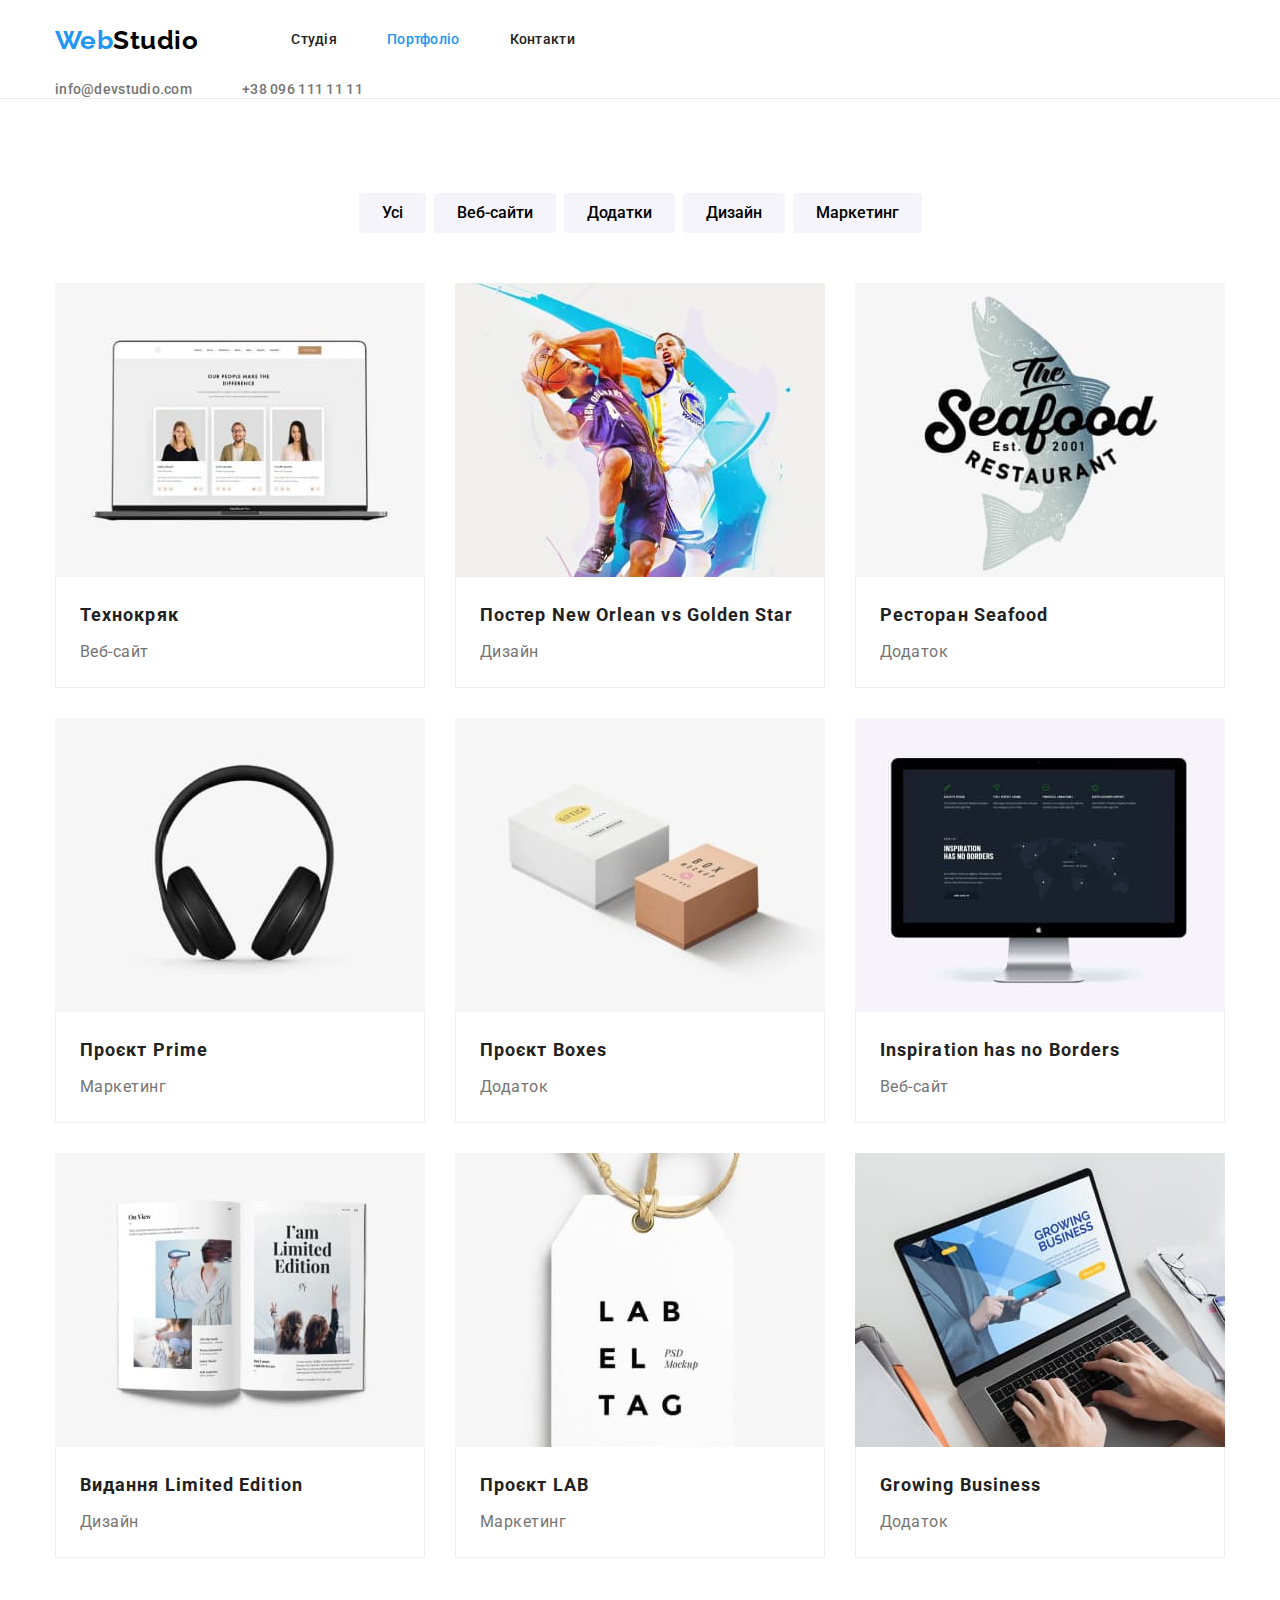
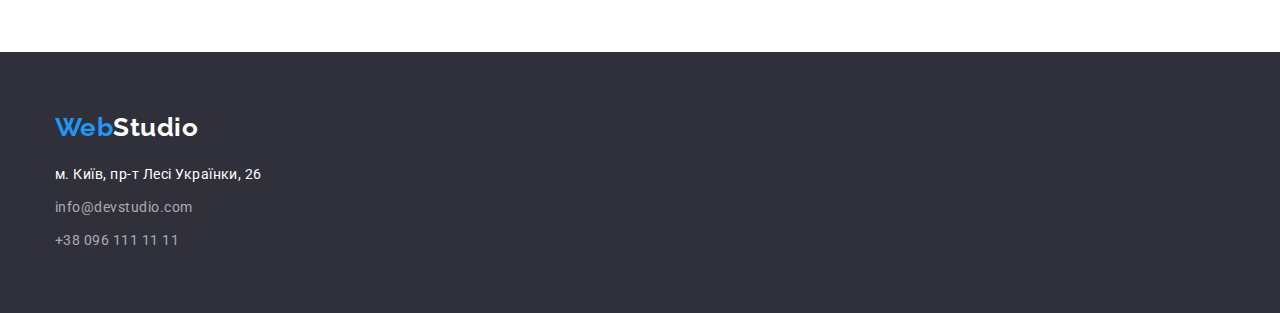
==== commit 2efdd826: "update header" ====
--- a/portfolio.html
+++ b/portfolio.html
@@ -21,29 +21,32 @@
   <body>
     <header class="page-header">
       <div class="container">
-        <nav class="main-nav">
-          <a href="./index.html" class="logo"
-            ><span class="accent">Web</span>Studio</a
-          >
-          <ul class="site-nav list">
-            <li class="item"><a href="./index.html" class="link">Студія</a></li>
-            <li class="item">
-              <a href="./portfolio.html" class="link current">Портфоліо</a>
-            </li>
-            <li class="item"><a href="#" class="link">Контакти</a></li>
-          </ul>
-
-          <ul class="contacts list">
-            <li class="item">
-              <a href="mailto:info@devstudio.com" class="link"
-                >info@devstudio.com</a
-              >
-            </li>
-            <li class="item">
-              <a href="tel:+380961111111" class="link">+38 096 111 11 11</a>
-            </li>
-          </ul>
-        </nav>
+        <div class="header-container">
+      <nav class=" main-nav">
+        <a href="./index.html" class="logo"
+          ><span class="accent">Web</span>Studio</a
+        >
+        <ul class="site-nav list">
+          <li class="item">
+            <a href="./index.html" class="link">Студія</a>
+          </li>
+          <li class="item">
+            <a href="./portfolio.html" class="link current">Портфоліо</a>
+          </li>
+          <li class="item"><a href="#" class="link">Контакти</a></li>
+        </ul>
+</nav>
+        <ul class="contacts list">
+          <li class="item">
+            <a href="mailto:info@devstudio.com" class="link"
+              >info@devstudio.com</a
+            >
+          </li>
+          <li class="item">
+            <a href="tel:+380961111111" class="link">+38 096 111 11 11</a>
+          </li>
+        </ul>
+        </div>
       </div>
     </header>
 
@@ -51,6 +54,7 @@
       <section class="portfolio">
         <div class="container">
           <h1 class="visually-hidden">Портфоліо</h1>
+          
           <ul class="btn-list list">
             <li class="item">
               <button type="button" class="button-portfolio">Усі</button>
@@ -68,6 +72,7 @@
               <button type="button" class="button-portfolio">Маркетинг</button>
             </li>
           </ul>
+
           <ul class="portfolio-list list">
             <li class="portfolio-card item">
               <a href="#" class="portfolio-link"
--- a/css/styles.css
+++ b/css/styles.css
@@ -14,7 +14,7 @@
 }
 
 body {
-  background-color: var(--background-color);
+  background-color: var(--white-color);
   color: var(--primary-text-color);
   font-family: Roboto, sans-serif;
   letter-spacing: 0.03em;
@@ -351,7 +351,6 @@
 
 .portfolio-card {
   background-color: var(--white-color);
-  border: 1px solid var(--portfolio-border-color);
 
   max-width: 370px;
   margin-right: 30px;
@@ -379,6 +378,8 @@
 
 .portfolio-desc {
   padding: 20px 24px;
+  border: 1px solid var(--portfolio-border-color);
+  border-top: 0;
 }
 
 .portfolio .portfolio-text {
